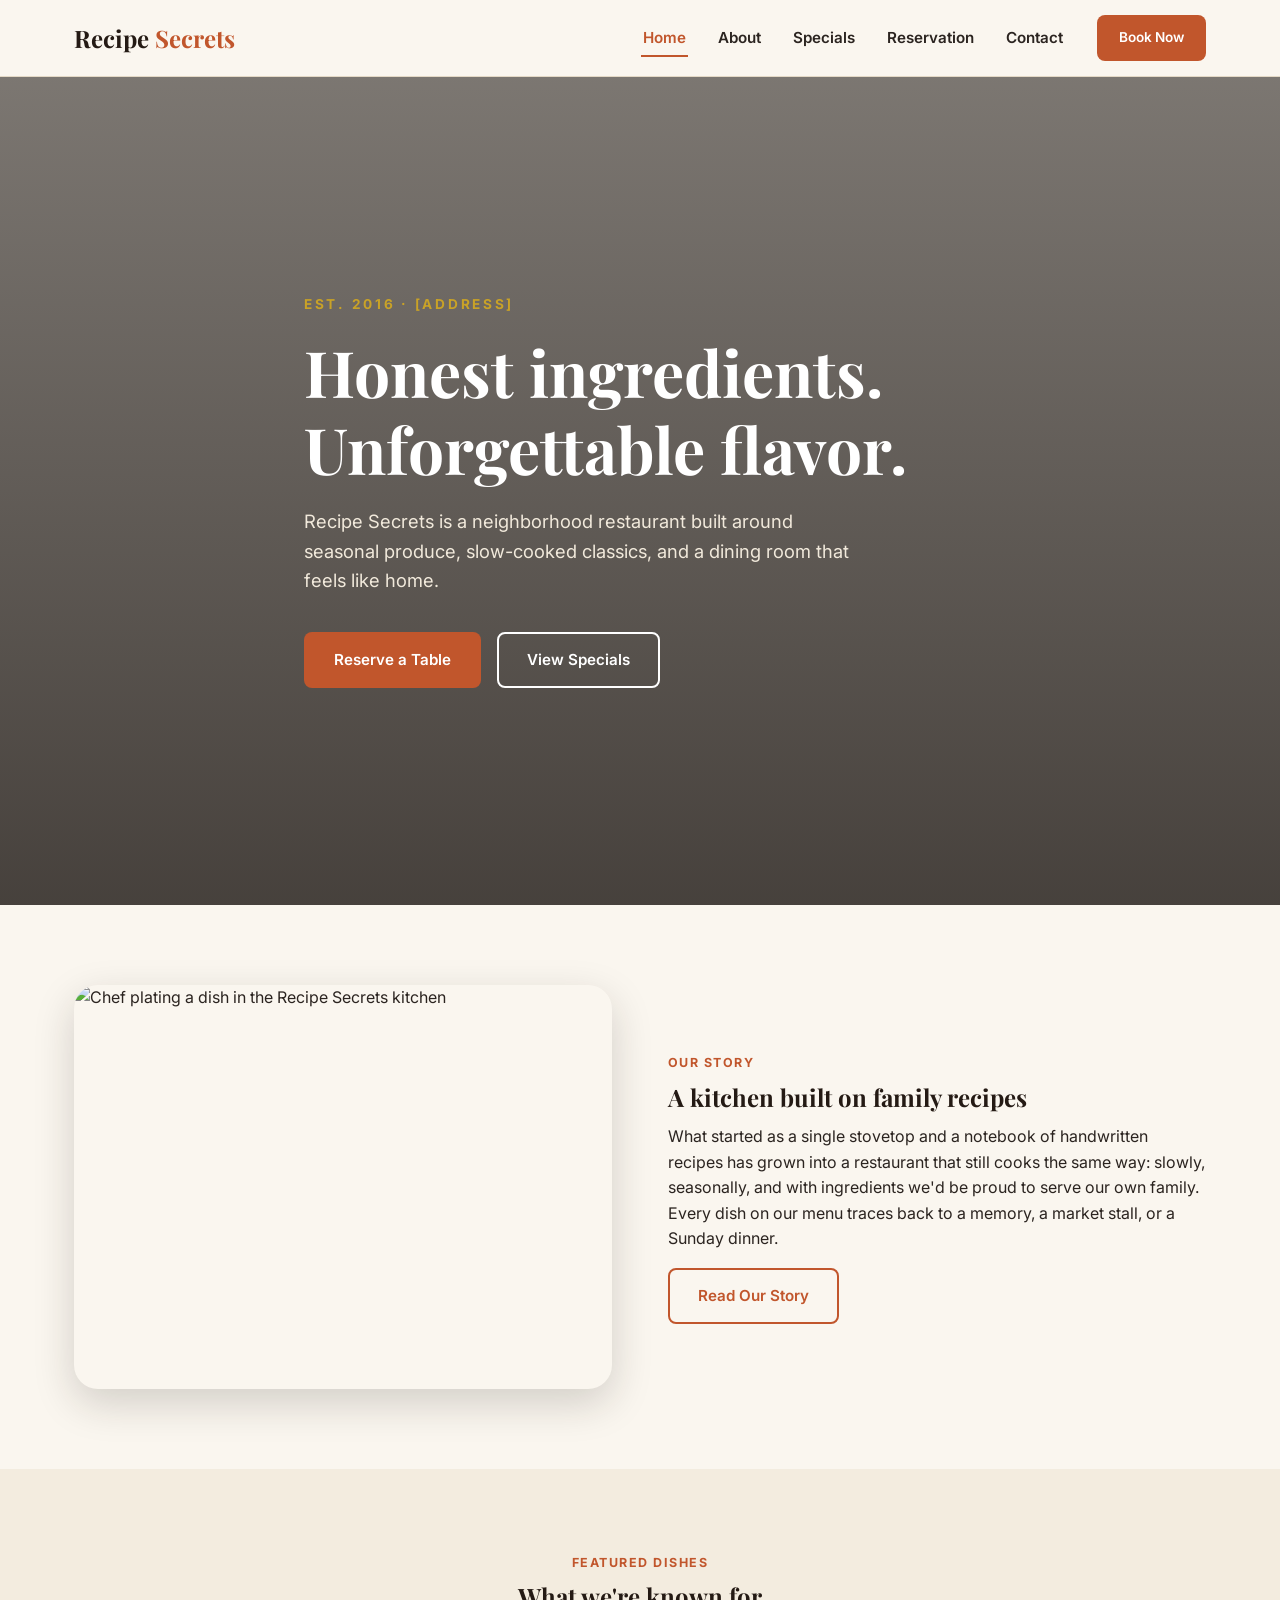
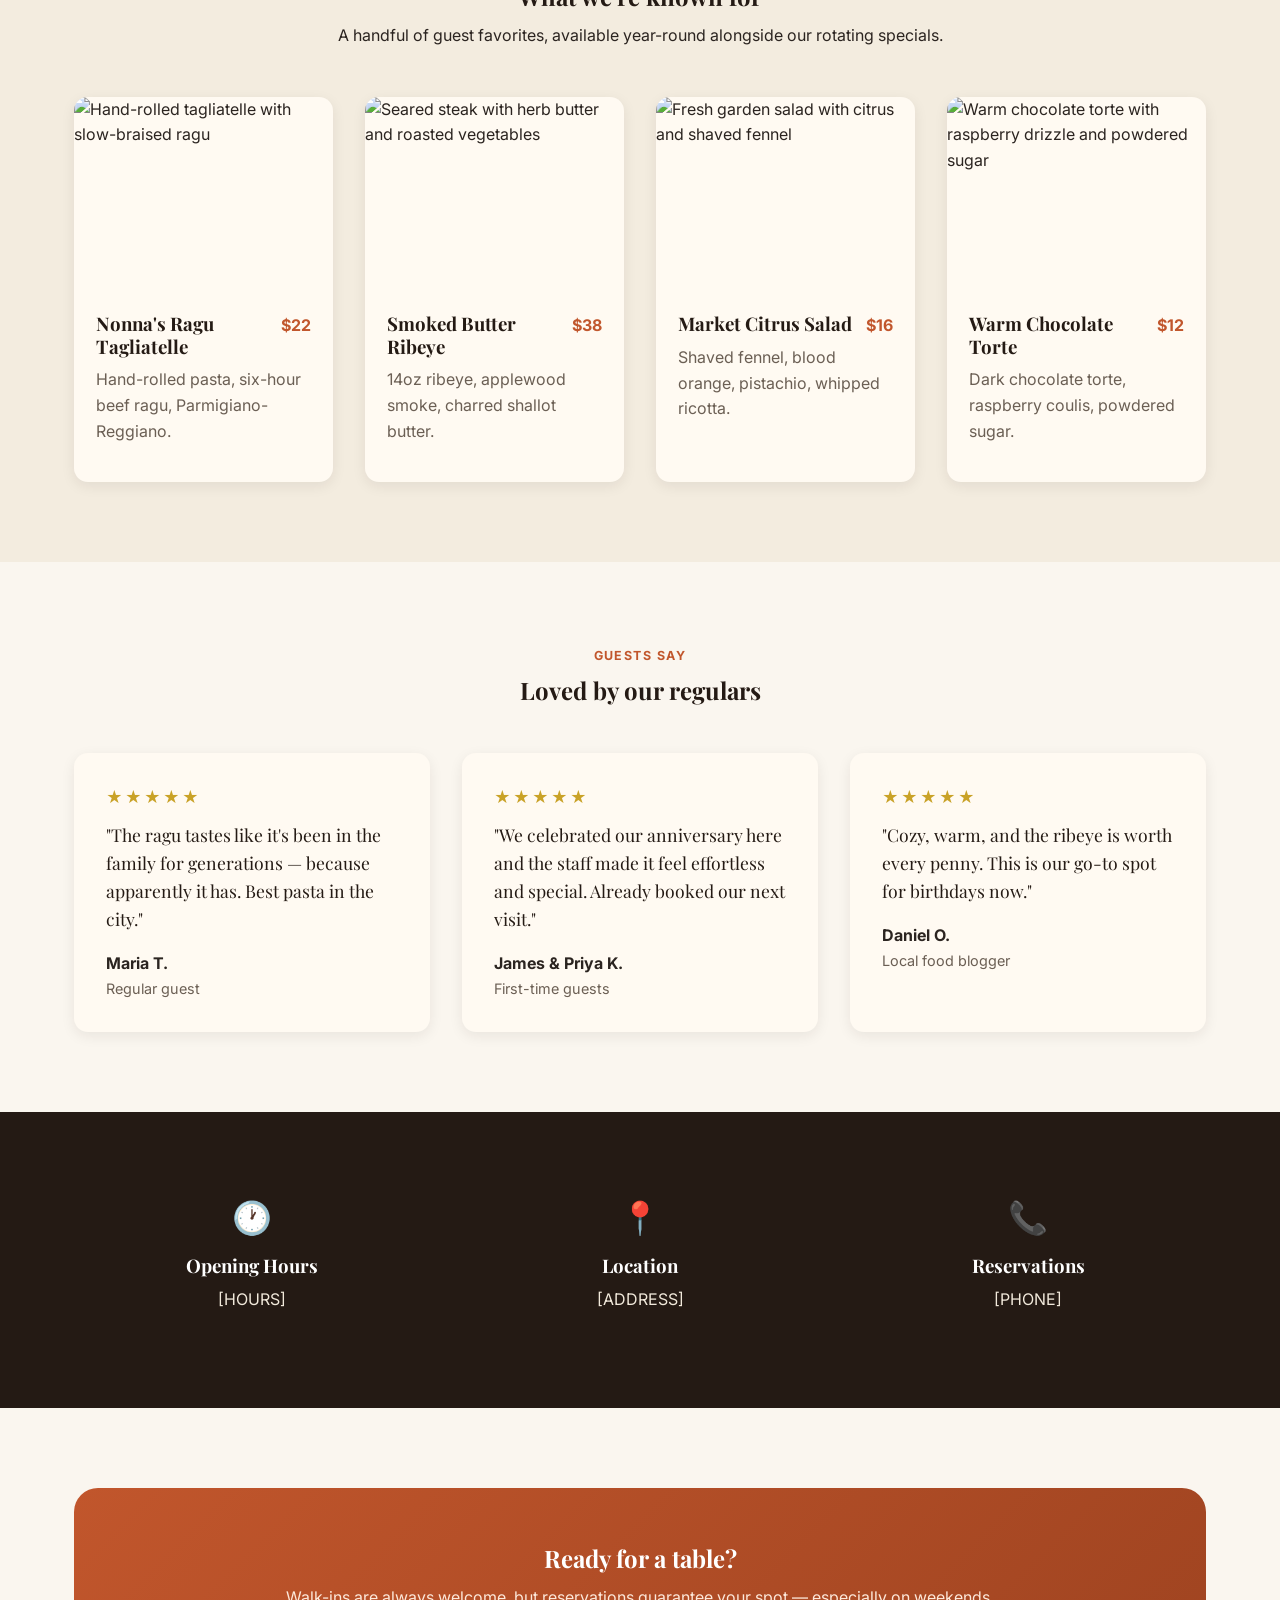
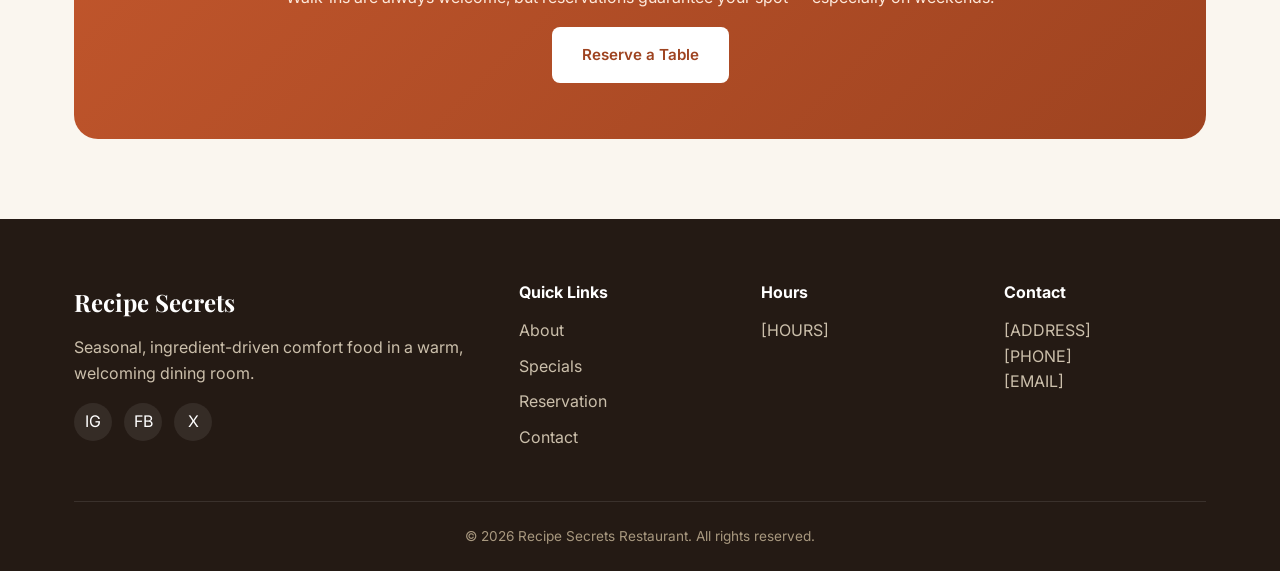
==== index.html @ ad88e189 "Initial commit: Recipe Secrets Restaurant static site" ====
<!DOCTYPE html>
<html lang="en">
<head>
<meta charset="UTF-8">
<meta name="viewport" content="width=device-width, initial-scale=1.0">
<title>Recipe Secrets Restaurant | Modern Comfort Food in the Heart of the City</title>
<meta name="description" content="Recipe Secrets Restaurant serves seasonal, ingredient-driven comfort food. Reserve a table or explore this week's specials.">
<meta property="og:title" content="Recipe Secrets Restaurant">
<meta property="og:description" content="Seasonal, ingredient-driven comfort food in a warm, welcoming dining room.">
<meta property="og:type" content="website">
<meta property="og:image" content="https://images.unsplash.com/photo-1517248135467-4c7edcad34c4?w=1200&q=80">
<link rel="icon" type="image/svg+xml" href="assets/favicon.svg">
<link rel="preconnect" href="https://fonts.googleapis.com">
<link rel="preconnect" href="https://fonts.gstatic.com" crossorigin>
<link href="https://fonts.googleapis.com/css2?family=Playfair+Display:wght@600;700&family=Inter:wght@400;500;600;700&display=swap" rel="stylesheet">
<link rel="stylesheet" href="css/styles.css">
</head>
<body>
<a class="skip-link" href="#main">Skip to content</a>

<header class="site-header">
  <div class="container">
    <a href="index.html" class="logo">Recipe <span>Secrets</span></a>
    <nav class="nav" id="site-nav">
      <ul class="nav-links">
        <li><a href="index.html">Home</a></li>
        <li><a href="about.html">About</a></li>
        <li><a href="specials.html">Specials</a></li>
        <li><a href="reservation.html">Reservation</a></li>
        <li><a href="contact.html">Contact</a></li>
      </ul>
      <div class="nav-cta">
        <a href="reservation.html" class="btn btn--primary btn--small">Book Now</a>
      </div>
    </nav>
    <button class="hamburger" aria-label="Toggle navigation menu" aria-expanded="false" aria-controls="site-nav">
      <span></span><span></span><span></span>
    </button>
  </div>
</header>

<main id="main">

  <section class="hero">
    <div class="hero__bg" style="background-image:url('https://images.unsplash.com/photo-1517248135467-4c7edcad34c4?w=1920&q=80');" role="img" aria-label="Candlelit restaurant dining room with set tables"></div>
    <div class="hero__overlay"></div>
    <div class="container hero__content">
      <span class="hero__eyebrow">Est. 2016 &middot; [ADDRESS]</span>
      <h1>Honest ingredients. Unforgettable flavor.</h1>
      <p>Recipe Secrets is a neighborhood restaurant built around seasonal produce, slow-cooked classics, and a dining room that feels like home.</p>
      <div class="hero__actions">
        <a href="reservation.html" class="btn btn--primary">Reserve a Table</a>
        <a href="specials.html" class="btn btn--ghost">View Specials</a>
      </div>
    </div>
  </section>

  <section class="section">
    <div class="container split reveal">
      <img src="https://thumb.wikimedia.org/wikipedia/commons/thumb/7/7c/20120608-OSEC-RBN-2453_%287170162053%29.jpg/1920px-20120608-OSEC-RBN-2453_%287170162053%29.jpg" alt="Chef plating a dish in the Recipe Secrets kitchen" loading="lazy">
      <div>
        <span class="eyebrow">Our Story</span>
        <h2>A kitchen built on family recipes</h2>
        <p>What started as a single stovetop and a notebook of handwritten recipes has grown into a restaurant that still cooks the same way: slowly, seasonally, and with ingredients we'd be proud to serve our own family. Every dish on our menu traces back to a memory, a market stall, or a Sunday dinner.</p>
        <a href="about.html" class="btn btn--outline">Read Our Story</a>
      </div>
    </div>
  </section>

  <section class="section section--alt">
    <div class="container">
      <div class="section-head reveal">
        <span class="eyebrow">Featured Dishes</span>
        <h2>What we're known for</h2>
        <p>A handful of guest favorites, available year-round alongside our rotating specials.</p>
      </div>
      <div class="grid grid--4 reveal">
        <article class="card">
          <div class="card__media">
            <img src="https://images.unsplash.com/photo-1551183053-bf91a1d81141?w=800&q=80" alt="Hand-rolled tagliatelle with slow-braised ragu" loading="lazy">
          </div>
          <div class="card__body">
            <div class="card__top-row">
              <h3>Nonna's Ragu Tagliatelle</h3>
              <span class="card__price">$22</span>
            </div>
            <p>Hand-rolled pasta, six-hour beef ragu, Parmigiano-Reggiano.</p>
          </div>
        </article>
        <article class="card">
          <div class="card__media">
            <img src="https://images.unsplash.com/photo-1600891964092-4316c288032e?w=800&q=80" alt="Seared steak with herb butter and roasted vegetables" loading="lazy">
          </div>
          <div class="card__body">
            <div class="card__top-row">
              <h3>Smoked Butter Ribeye</h3>
              <span class="card__price">$38</span>
            </div>
            <p>14oz ribeye, applewood smoke, charred shallot butter.</p>
          </div>
        </article>
        <article class="card">
          <div class="card__media">
            <img src="https://images.unsplash.com/photo-1512621776951-a57141f2eefd?w=800&q=80" alt="Fresh garden salad with citrus and shaved fennel" loading="lazy">
          </div>
          <div class="card__body">
            <div class="card__top-row">
              <h3>Market Citrus Salad</h3>
              <span class="card__price">$16</span>
            </div>
            <p>Shaved fennel, blood orange, pistachio, whipped ricotta.</p>
          </div>
        </article>
        <article class="card">
          <div class="card__media">
            <img src="https://thumb.wikimedia.org/wikipedia/commons/thumb/8/84/Chocolate_Torte_at_Nino%27s_Tuscany_in_NYC%2C_March_2010.jpg/1920px-Chocolate_Torte_at_Nino%27s_Tuscany_in_NYC%2C_March_2010.jpg" alt="Warm chocolate torte with raspberry drizzle and powdered sugar" loading="lazy">
          </div>
          <div class="card__body">
            <div class="card__top-row">
              <h3>Warm Chocolate Torte</h3>
              <span class="card__price">$12</span>
            </div>
            <p>Dark chocolate torte, raspberry coulis, powdered sugar.</p>
          </div>
        </article>
      </div>
    </div>
  </section>

  <section class="section">
    <div class="container">
      <div class="section-head reveal">
        <span class="eyebrow">Guests Say</span>
        <h2>Loved by our regulars</h2>
      </div>
      <div class="grid grid--3 reveal">
        <div class="testimonial">
          <div class="testimonial__stars">&#9733;&#9733;&#9733;&#9733;&#9733;</div>
          <p class="testimonial__quote">"The ragu tastes like it's been in the family for generations &mdash; because apparently it has. Best pasta in the city."</p>
          <div class="testimonial__name">Maria T.</div>
          <div class="testimonial__role">Regular guest</div>
        </div>
        <div class="testimonial">
          <div class="testimonial__stars">&#9733;&#9733;&#9733;&#9733;&#9733;</div>
          <p class="testimonial__quote">"We celebrated our anniversary here and the staff made it feel effortless and special. Already booked our next visit."</p>
          <div class="testimonial__name">James &amp; Priya K.</div>
          <div class="testimonial__role">First-time guests</div>
        </div>
        <div class="testimonial">
          <div class="testimonial__stars">&#9733;&#9733;&#9733;&#9733;&#9733;</div>
          <p class="testimonial__quote">"Cozy, warm, and the ribeye is worth every penny. This is our go-to spot for birthdays now."</p>
          <div class="testimonial__name">Daniel O.</div>
          <div class="testimonial__role">Local food blogger</div>
        </div>
      </div>
    </div>
  </section>

  <section class="section section--dark">
    <div class="container">
      <div class="info-strip reveal">
        <div class="info-strip__item">
          <span class="info-strip__icon" aria-hidden="true">&#128336;</span>
          <h3>Opening Hours</h3>
          <p>[HOURS]</p>
        </div>
        <div class="info-strip__item">
          <span class="info-strip__icon" aria-hidden="true">&#128205;</span>
          <h3>Location</h3>
          <p>[ADDRESS]</p>
        </div>
        <div class="info-strip__item">
          <span class="info-strip__icon" aria-hidden="true">&#128222;</span>
          <h3>Reservations</h3>
          <p>[PHONE]</p>
        </div>
      </div>
    </div>
  </section>

  <section class="section">
    <div class="container">
      <div class="cta-banner reveal">
        <h2>Ready for a table?</h2>
        <p>Walk-ins are always welcome, but reservations guarantee your spot &mdash; especially on weekends.</p>
        <a href="reservation.html" class="btn btn--primary" style="background:#fff;color:var(--color-terracotta-dark);">Reserve a Table</a>
      </div>
    </div>
  </section>

</main>

<footer class="site-footer">
  <div class="container">
    <div class="footer-grid">
      <div>
        <a href="index.html" class="logo">Recipe Secrets</a>
        <p>Seasonal, ingredient-driven comfort food in a warm, welcoming dining room.</p>
        <div class="footer-social">
          <a href="[SOCIAL LINKS]" aria-label="Instagram">IG</a>
          <a href="[SOCIAL LINKS]" aria-label="Facebook">FB</a>
          <a href="[SOCIAL LINKS]" aria-label="X / Twitter">X</a>
        </div>
      </div>
      <div>
        <h4>Quick Links</h4>
        <ul class="footer-links">
          <li><a href="about.html">About</a></li>
          <li><a href="specials.html">Specials</a></li>
          <li><a href="reservation.html">Reservation</a></li>
          <li><a href="contact.html">Contact</a></li>
        </ul>
      </div>
      <div>
        <h4>Hours</h4>
        <p>[HOURS]</p>
      </div>
      <div>
        <h4>Contact</h4>
        <p>[ADDRESS]<br>[PHONE]<br>[EMAIL]</p>
      </div>
    </div>
    <div class="footer-bottom">
      &copy; <span id="year"></span> Recipe Secrets Restaurant. All rights reserved.
    </div>
  </div>
</footer>

<script src="js/main.js"></script>
<script>document.getElementById('year').textContent = new Date().getFullYear();</script>
</body>
</html>
---- css/styles.css ----
/* =========================================================
   Recipe Secrets Restaurant — shared stylesheet
   ========================================================= */

:root {
  /* colors */
  --color-bg: #faf6ef;
  --color-bg-alt: #f3ecdf;
  --color-espresso: #241a14;
  --color-espresso-soft: #342419;
  --color-text: #2b2420;
  --color-text-muted: #6b5f54;
  --color-cream: #fffaf2;
  --color-gold: #c9a227;
  --color-terracotta: #c1562c;
  --color-terracotta-dark: #9e4320;
  --color-border: #e4d9c6;

  /* typography */
  --font-heading: "Playfair Display", Georgia, serif;
  --font-body: "Inter", -apple-system, Segoe UI, sans-serif;

  /* spacing / shape */
  --radius-sm: 8px;
  --radius-md: 14px;
  --radius-lg: 24px;
  --shadow-sm: 0 4px 14px rgba(36, 26, 20, 0.08);
  --shadow-md: 0 14px 40px rgba(36, 26, 20, 0.18);
  --container: 1180px;
  --header-h: 76px;
}

* { box-sizing: border-box; }
html { scroll-behavior: smooth; }

@media (prefers-reduced-motion: reduce) {
  html { scroll-behavior: auto; }
  *, *::before, *::after {
    animation-duration: 0.01ms !important;
    animation-iteration-count: 1 !important;
    transition-duration: 0.01ms !important;
    scroll-behavior: auto !important;
  }
}

body {
  margin: 0;
  font-family: var(--font-body);
  color: var(--color-text);
  background: var(--color-bg);
  line-height: 1.6;
}

img { max-width: 100%; display: block; }

h1, h2, h3, h4 {
  font-family: var(--font-heading);
  margin: 0 0 0.5em;
  line-height: 1.2;
  color: var(--color-espresso);
}

p { margin: 0 0 1em; }

a { color: var(--color-terracotta); text-decoration: none; }
a:hover { color: var(--color-terracotta-dark); }

:focus-visible {
  outline: 3px solid var(--color-gold);
  outline-offset: 2px;
}

.container {
  max-width: var(--container);
  margin: 0 auto;
  padding: 0 24px;
}

.section {
  padding: 80px 0;
}

.section--alt { background: var(--color-bg-alt); }
.section--dark {
  background: var(--color-espresso);
  color: #f1e9db;
}
.section--dark h2, .section--dark h3 { color: #fff; }

.eyebrow {
  display: inline-block;
  font-family: var(--font-body);
  font-weight: 700;
  letter-spacing: 0.12em;
  text-transform: uppercase;
  font-size: 0.78rem;
  color: var(--color-terracotta);
  margin-bottom: 10px;
}

.section-head {
  text-align: center;
  max-width: 640px;
  margin: 0 auto 48px;
}

/* Buttons */
.btn {
  display: inline-flex;
  align-items: center;
  justify-content: center;
  gap: 8px;
  padding: 14px 28px;
  border-radius: var(--radius-sm);
  font-weight: 600;
  font-size: 0.95rem;
  border: 2px solid transparent;
  cursor: pointer;
  transition: transform 0.15s ease, box-shadow 0.15s ease, background 0.2s ease, color 0.2s ease;
  text-align: center;
}
.btn:hover { transform: translateY(-2px); }

.btn--primary {
  background: var(--color-terracotta);
  color: #fff;
}
.btn--primary:hover { background: var(--color-terracotta-dark); color: #fff; box-shadow: var(--shadow-sm); }

.btn--ghost {
  background: transparent;
  border-color: #fff;
  color: #fff;
}
.btn--ghost:hover { background: rgba(255,255,255,0.15); color: #fff; }

.btn--outline {
  background: transparent;
  border-color: var(--color-terracotta);
  color: var(--color-terracotta);
}
.btn--outline:hover { background: var(--color-terracotta); color: #fff; }

.btn--small { padding: 10px 20px; font-size: 0.85rem; }
.btn--block { width: 100%; }

/* =========================================================
   Header
   ========================================================= */
.site-header {
  position: sticky;
  top: 0;
  z-index: 100;
  background: rgba(250, 246, 239, 0.92);
  backdrop-filter: saturate(180%) blur(10px);
  border-bottom: 1px solid var(--color-border);
}

.site-header .container {
  display: flex;
  align-items: center;
  justify-content: space-between;
  height: var(--header-h);
}

.logo {
  font-family: var(--font-heading);
  font-size: 1.5rem;
  font-weight: 700;
  color: var(--color-espresso);
  display: flex;
  align-items: baseline;
  gap: 6px;
}
.logo span { color: var(--color-terracotta); }

.nav {
  display: flex;
  align-items: center;
  gap: 32px;
}

.nav-links {
  display: flex;
  gap: 28px;
  list-style: none;
  margin: 0;
  padding: 0;
}

.nav-links a {
  color: var(--color-text);
  font-weight: 600;
  font-size: 0.95rem;
  padding: 8px 2px;
  position: relative;
}

.nav-links a::after {
  content: "";
  position: absolute;
  left: 0;
  bottom: -2px;
  height: 2px;
  width: 0;
  background: var(--color-terracotta);
  transition: width 0.2s ease;
}

.nav-links a:hover::after,
.nav-links a[aria-current="page"]::after {
  width: 100%;
}

.nav-links a[aria-current="page"] {
  color: var(--color-terracotta);
}

.nav-cta { display: flex; align-items: center; gap: 16px; }

.hamburger {
  display: none;
  flex-direction: column;
  justify-content: center;
  gap: 5px;
  width: 42px;
  height: 42px;
  border: 1px solid var(--color-border);
  border-radius: var(--radius-sm);
  background: var(--color-cream);
  cursor: pointer;
}
.hamburger span {
  display: block;
  width: 20px;
  height: 2px;
  margin: 0 auto;
  background: var(--color-espresso);
  transition: transform 0.2s ease, opacity 0.2s ease;
}
.hamburger[aria-expanded="true"] span:nth-child(1) { transform: translateY(7px) rotate(45deg); }
.hamburger[aria-expanded="true"] span:nth-child(2) { opacity: 0; }
.hamburger[aria-expanded="true"] span:nth-child(3) { transform: translateY(-7px) rotate(-45deg); }

@media (max-width: 900px) {
  .hamburger { display: flex; }
  .nav {
    position: fixed;
    inset: var(--header-h) 0 0 0;
    background: var(--color-cream);
    flex-direction: column;
    align-items: flex-start;
    padding: 32px 24px;
    transform: translateX(100%);
    transition: transform 0.25s ease;
    overflow-y: auto;
  }
  .nav.is-open { transform: translateX(0); }
  .nav-links {
    flex-direction: column;
    gap: 18px;
    width: 100%;
  }
  .nav-cta { flex-direction: column; align-items: stretch; width: 100%; }
}

/* =========================================================
   Hero
   ========================================================= */
.hero {
  position: relative;
  min-height: 92vh;
  display: flex;
  align-items: center;
  color: #fff;
  overflow: hidden;
}

.hero__bg {
  position: absolute;
  inset: 0;
  background-size: cover;
  background-position: center;
}

.hero__overlay {
  position: absolute;
  inset: 0;
  background: linear-gradient(180deg, rgba(20, 14, 10, 0.55) 0%, rgba(20, 14, 10, 0.78) 100%);
}

.hero__content {
  position: relative;
  z-index: 2;
  max-width: 720px;
}

.hero__eyebrow {
  text-transform: uppercase;
  letter-spacing: 0.2em;
  font-weight: 700;
  color: var(--color-gold);
  font-size: 0.85rem;
  margin-bottom: 18px;
  display: block;
}

.hero h1 {
  color: #fff;
  font-size: clamp(2.4rem, 5vw, 4rem);
  margin-bottom: 20px;
}

.hero p {
  font-size: 1.15rem;
  color: #f1e9db;
  max-width: 560px;
  margin-bottom: 36px;
}

.hero__actions { display: flex; gap: 16px; flex-wrap: wrap; }

.page-hero {
  position: relative;
  min-height: 46vh;
  display: flex;
  align-items: center;
  color: #fff;
}
.page-hero .hero__bg, .page-hero .hero__overlay { position: absolute; inset: 0; }
.page-hero .hero__bg { background-size: cover; background-position: center; }
.page-hero .hero__overlay { background: linear-gradient(180deg, rgba(20,14,10,0.6), rgba(20,14,10,0.78)); }
.page-hero .hero__content { position: relative; z-index: 2; }
.page-hero h1 { color: #fff; font-size: clamp(2rem, 4vw, 3rem); margin-bottom: 10px; }
.page-hero p { color: #f1e9db; max-width: 560px; margin: 0; }

/* =========================================================
   Cards / grids
   ========================================================= */
.grid {
  display: grid;
  gap: 32px;
}
.grid--2 { grid-template-columns: repeat(2, 1fr); }
.grid--3 { grid-template-columns: repeat(3, 1fr); }
.grid--4 { grid-template-columns: repeat(4, 1fr); }
.grid--6 { grid-template-columns: repeat(3, 1fr); }

@media (max-width: 900px) {
  .grid--3, .grid--4, .grid--6 { grid-template-columns: repeat(2, 1fr); }
}
@media (max-width: 600px) {
  .grid--2, .grid--3, .grid--4, .grid--6 { grid-template-columns: 1fr; }
}

.card {
  background: var(--color-cream);
  border-radius: var(--radius-md);
  overflow: hidden;
  box-shadow: var(--shadow-sm);
  transition: transform 0.25s ease, box-shadow 0.25s ease;
  display: flex;
  flex-direction: column;
}
.card:hover {
  transform: translateY(-6px);
  box-shadow: var(--shadow-md);
}

.card__media {
  aspect-ratio: 4 / 3;
  overflow: hidden;
}
.card__media img {
  width: 100%;
  height: 100%;
  object-fit: cover;
  transition: transform 0.4s ease;
}
.card:hover .card__media img { transform: scale(1.06); }

.card__body { padding: 22px; flex: 1; display: flex; flex-direction: column; }
.card__top-row {
  display: flex;
  justify-content: space-between;
  align-items: baseline;
  gap: 10px;
}
.card__price { color: var(--color-terracotta); font-weight: 700; white-space: nowrap; }
.card__body p { color: var(--color-text-muted); flex: 1; }

.tag {
  display: inline-block;
  font-size: 0.72rem;
  font-weight: 700;
  letter-spacing: 0.04em;
  text-transform: uppercase;
  padding: 4px 10px;
  border-radius: 999px;
  background: var(--color-bg-alt);
  color: var(--color-terracotta);
  margin: 2px 6px 2px 0;
}
.tag--pick { background: var(--color-gold); color: #241a14; }
.tag--spicy { background: #f1d4c7; color: var(--color-terracotta-dark); }
.tag--veg { background: #dcead9; color: #336a3b; }

/* =========================================================
   Story / About teaser
   ========================================================= */
.split {
  display: grid;
  grid-template-columns: 1fr 1fr;
  gap: 56px;
  align-items: center;
}
@media (max-width: 860px) {
  .split { grid-template-columns: 1fr; }
}
.split img {
  border-radius: var(--radius-lg);
  box-shadow: var(--shadow-md);
  width: 100%;
  height: 100%;
  object-fit: cover;
  aspect-ratio: 4/3;
}

/* Testimonials */
.testimonial {
  background: var(--color-cream);
  border-radius: var(--radius-md);
  padding: 32px;
  box-shadow: var(--shadow-sm);
  height: 100%;
}
.testimonial__quote {
  font-family: var(--font-heading);
  font-size: 1.1rem;
  color: var(--color-espresso);
  margin-bottom: 18px;
}
.testimonial__stars { color: var(--color-gold); letter-spacing: 2px; margin-bottom: 10px; }
.testimonial__name { font-weight: 700; }
.testimonial__role { color: var(--color-text-muted); font-size: 0.9rem; }

/* Info strip */
.info-strip {
  display: grid;
  grid-template-columns: repeat(3, 1fr);
  gap: 32px;
}
@media (max-width: 760px) {
  .info-strip { grid-template-columns: 1fr; }
}
.info-strip__item { text-align: center; }
.info-strip__icon { font-size: 2rem; margin-bottom: 12px; display: block; }

/* CTA banner */
.cta-banner {
  background: linear-gradient(135deg, var(--color-terracotta), var(--color-terracotta-dark));
  color: #fff;
  border-radius: var(--radius-lg);
  padding: 56px;
  text-align: center;
}
.cta-banner h2 { color: #fff; }
.cta-banner p { color: #fde8da; }

/* Icon blocks (About) */
.icon-block {
  text-align: center;
  padding: 32px 20px;
  background: var(--color-cream);
  border-radius: var(--radius-md);
  box-shadow: var(--shadow-sm);
}
.icon-block__icon { font-size: 2.2rem; margin-bottom: 14px; display: block; }

/* Chef profile */
.chef {
  display: grid;
  grid-template-columns: 280px 1fr;
  gap: 40px;
  align-items: center;
}
@media (max-width: 760px) {
  .chef { grid-template-columns: 1fr; text-align: center; }
}
.chef img {
  border-radius: var(--radius-lg);
  box-shadow: var(--shadow-md);
  aspect-ratio: 1;
  object-fit: cover;
  width: 100%;
}

/* Gallery */
.gallery-grid {
  display: grid;
  grid-template-columns: repeat(3, 1fr);
  grid-auto-rows: 220px;
  gap: 16px;
}
.gallery-grid img {
  width: 100%;
  height: 100%;
  object-fit: cover;
  border-radius: var(--radius-sm);
  transition: transform 0.3s ease;
}
.gallery-grid a { overflow: hidden; border-radius: var(--radius-sm); display: block; }
.gallery-grid a:hover img { transform: scale(1.08); }
@media (max-width: 760px) {
  .gallery-grid { grid-template-columns: repeat(2, 1fr); grid-auto-rows: 180px; }
}

/* =========================================================
   Specials page
   ========================================================= */
.special-feature {
  display: grid;
  grid-template-columns: 1fr 1fr;
  gap: 48px;
  align-items: center;
  background: var(--color-cream);
  border-radius: var(--radius-lg);
  padding: 40px;
  box-shadow: var(--shadow-md);
}
@media (max-width: 860px) {
  .special-feature { grid-template-columns: 1fr; }
}
.special-feature img {
  border-radius: var(--radius-md);
  aspect-ratio: 4/3;
  object-fit: cover;
  width: 100%;
}

.menu-category { margin-bottom: 56px; }
.menu-category h3 {
  font-size: 1.6rem;
  border-bottom: 2px solid var(--color-border);
  padding-bottom: 12px;
  margin-bottom: 28px;
}

/* =========================================================
   Forms
   ========================================================= */
.form-layout {
  display: grid;
  grid-template-columns: 1.4fr 1fr;
  gap: 48px;
  align-items: start;
}
@media (max-width: 900px) {
  .form-layout { grid-template-columns: 1fr; }
}

.form-card {
  background: var(--color-cream);
  border-radius: var(--radius-lg);
  padding: 40px;
  box-shadow: var(--shadow-md);
}

.form-row { margin-bottom: 20px; }
.form-row--split {
  display: grid;
  grid-template-columns: 1fr 1fr;
  gap: 20px;
}
@media (max-width: 560px) {
  .form-row--split { grid-template-columns: 1fr; }
}

label {
  display: block;
  font-weight: 600;
  margin-bottom: 8px;
  font-size: 0.92rem;
}
.required { color: var(--color-terracotta); }

input, select, textarea {
  width: 100%;
  padding: 12px 14px;
  border: 1.5px solid var(--color-border);
  border-radius: var(--radius-sm);
  font-family: var(--font-body);
  font-size: 0.98rem;
  background: #fff;
  color: var(--color-text);
}
input:focus, select:focus, textarea:focus {
  border-color: var(--color-terracotta);
  outline: none;
}
textarea { resize: vertical; min-height: 110px; }

.field-error {
  color: #a4302a;
  font-size: 0.82rem;
  margin-top: 6px;
  display: none;
}
.form-row.has-error input,
.form-row.has-error select,
.form-row.has-error textarea {
  border-color: #a4302a;
}
.form-row.has-error .field-error { display: block; }

.form-success {
  display: none;
  background: #dcead9;
  color: #2b5e32;
  padding: 18px 20px;
  border-radius: var(--radius-sm);
  margin-bottom: 24px;
  font-weight: 600;
}
.form-success.is-visible { display: block; }

.side-panel {
  background: var(--color-espresso);
  color: #f1e9db;
  border-radius: var(--radius-lg);
  padding: 36px;
}
.side-panel h3 { color: #fff; }
.side-panel .hours-table { width: 100%; margin: 18px 0; border-collapse: collapse; }
.side-panel .hours-table td { padding: 6px 0; border-bottom: 1px solid rgba(255,255,255,0.1); font-size: 0.92rem; }
.side-panel .hours-table td:last-child { text-align: right; color: var(--color-gold); }
.side-panel p { color: #d9cdb9; font-size: 0.92rem; }
.side-panel a { color: var(--color-gold); }

/* Contact info list */
.contact-info { list-style: none; padding: 0; margin: 0 0 24px; }
.contact-info li { padding: 10px 0; border-bottom: 1px solid rgba(255,255,255,0.1); font-size: 0.95rem; }
.contact-info li:last-child { border-bottom: none; }

.social-row { display: flex; gap: 14px; margin-top: 18px; }
.social-row a {
  width: 40px; height: 40px;
  display: flex; align-items: center; justify-content: center;
  border-radius: 50%;
  background: rgba(255,255,255,0.08);
  color: #f1e9db;
  font-size: 1rem;
}
.social-row a:hover { background: var(--color-gold); color: #241a14; }

.map-wrap {
  border-radius: var(--radius-lg);
  overflow: hidden;
  box-shadow: var(--shadow-md);
  margin-top: 48px;
}
.map-wrap iframe { width: 100%; height: 420px; border: 0; display: block; }

/* =========================================================
   Footer
   ========================================================= */
.site-footer {
  background: var(--color-espresso);
  color: #cbbfab;
  padding: 64px 0 24px;
}
.footer-grid {
  display: grid;
  grid-template-columns: 2fr 1fr 1fr 1fr;
  gap: 40px;
  margin-bottom: 40px;
}
@media (max-width: 860px) {
  .footer-grid { grid-template-columns: 1fr 1fr; }
}
@media (max-width: 560px) {
  .footer-grid { grid-template-columns: 1fr; }
}
.site-footer h4 { color: #fff; font-size: 1rem; font-family: var(--font-body); margin-bottom: 16px; }
.site-footer .logo { color: #fff; margin-bottom: 14px; }
.footer-links { list-style: none; padding: 0; margin: 0; }
.footer-links li { margin-bottom: 10px; }
.footer-links a { color: #cbbfab; }
.footer-links a:hover { color: var(--color-gold); }
.footer-social { display: flex; gap: 12px; margin-top: 16px; }
.footer-social a {
  width: 38px; height: 38px;
  border-radius: 50%;
  background: rgba(255,255,255,0.08);
  display: flex; align-items: center; justify-content: center;
  color: #fff;
}
.footer-social a:hover { background: var(--color-gold); color: #241a14; }
.footer-bottom {
  border-top: 1px solid rgba(255,255,255,0.1);
  padding-top: 24px;
  text-align: center;
  font-size: 0.85rem;
  color: #a8987f;
}

/* =========================================================
   Scroll-reveal
   ========================================================= */
.reveal {
  opacity: 0;
  transform: translateY(24px);
  transition: opacity 0.6s ease, transform 0.6s ease;
}
.reveal.is-visible {
  opacity: 1;
  transform: translateY(0);
}

/* skip link */
.skip-link {
  position: absolute;
  left: -999px;
  top: 0;
  background: var(--color-terracotta);
  color: #fff;
  padding: 10px 16px;
  z-index: 200;
}
.skip-link:focus {
  left: 10px;
  top: 10px;
}
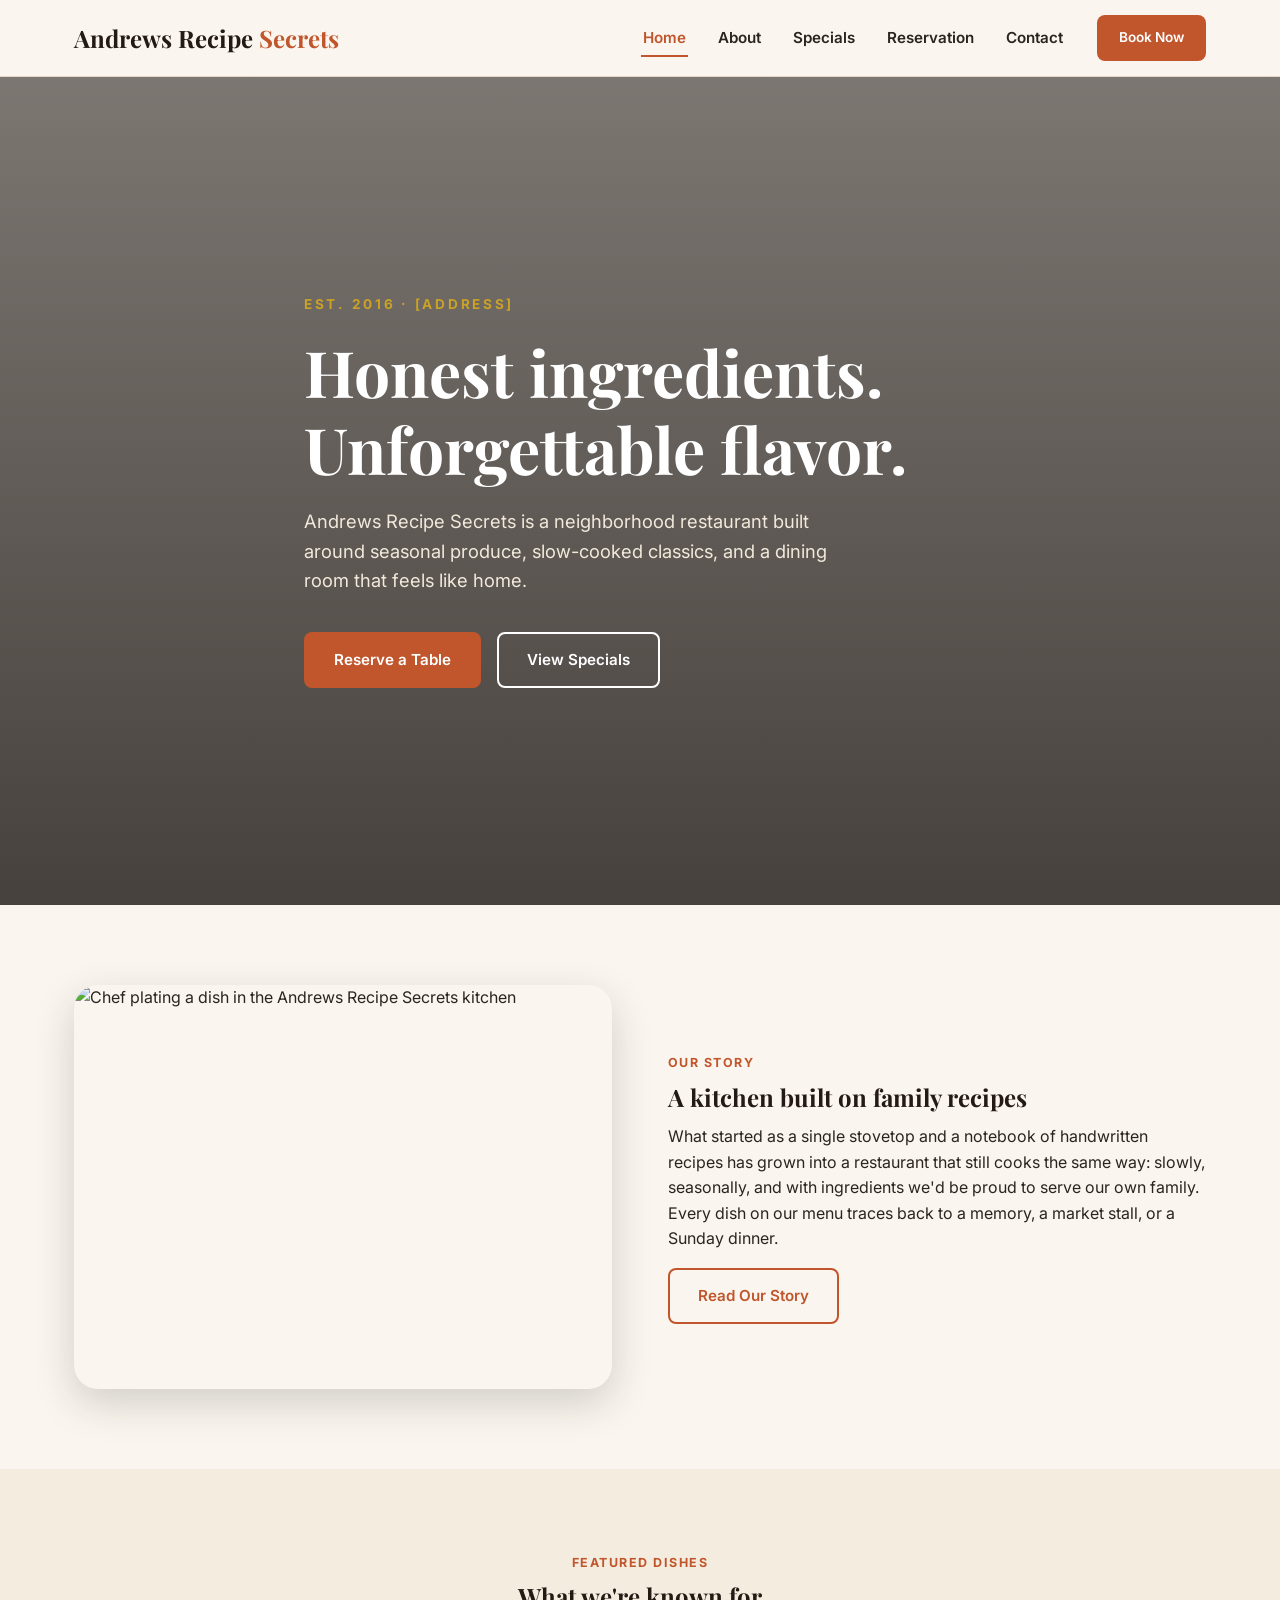
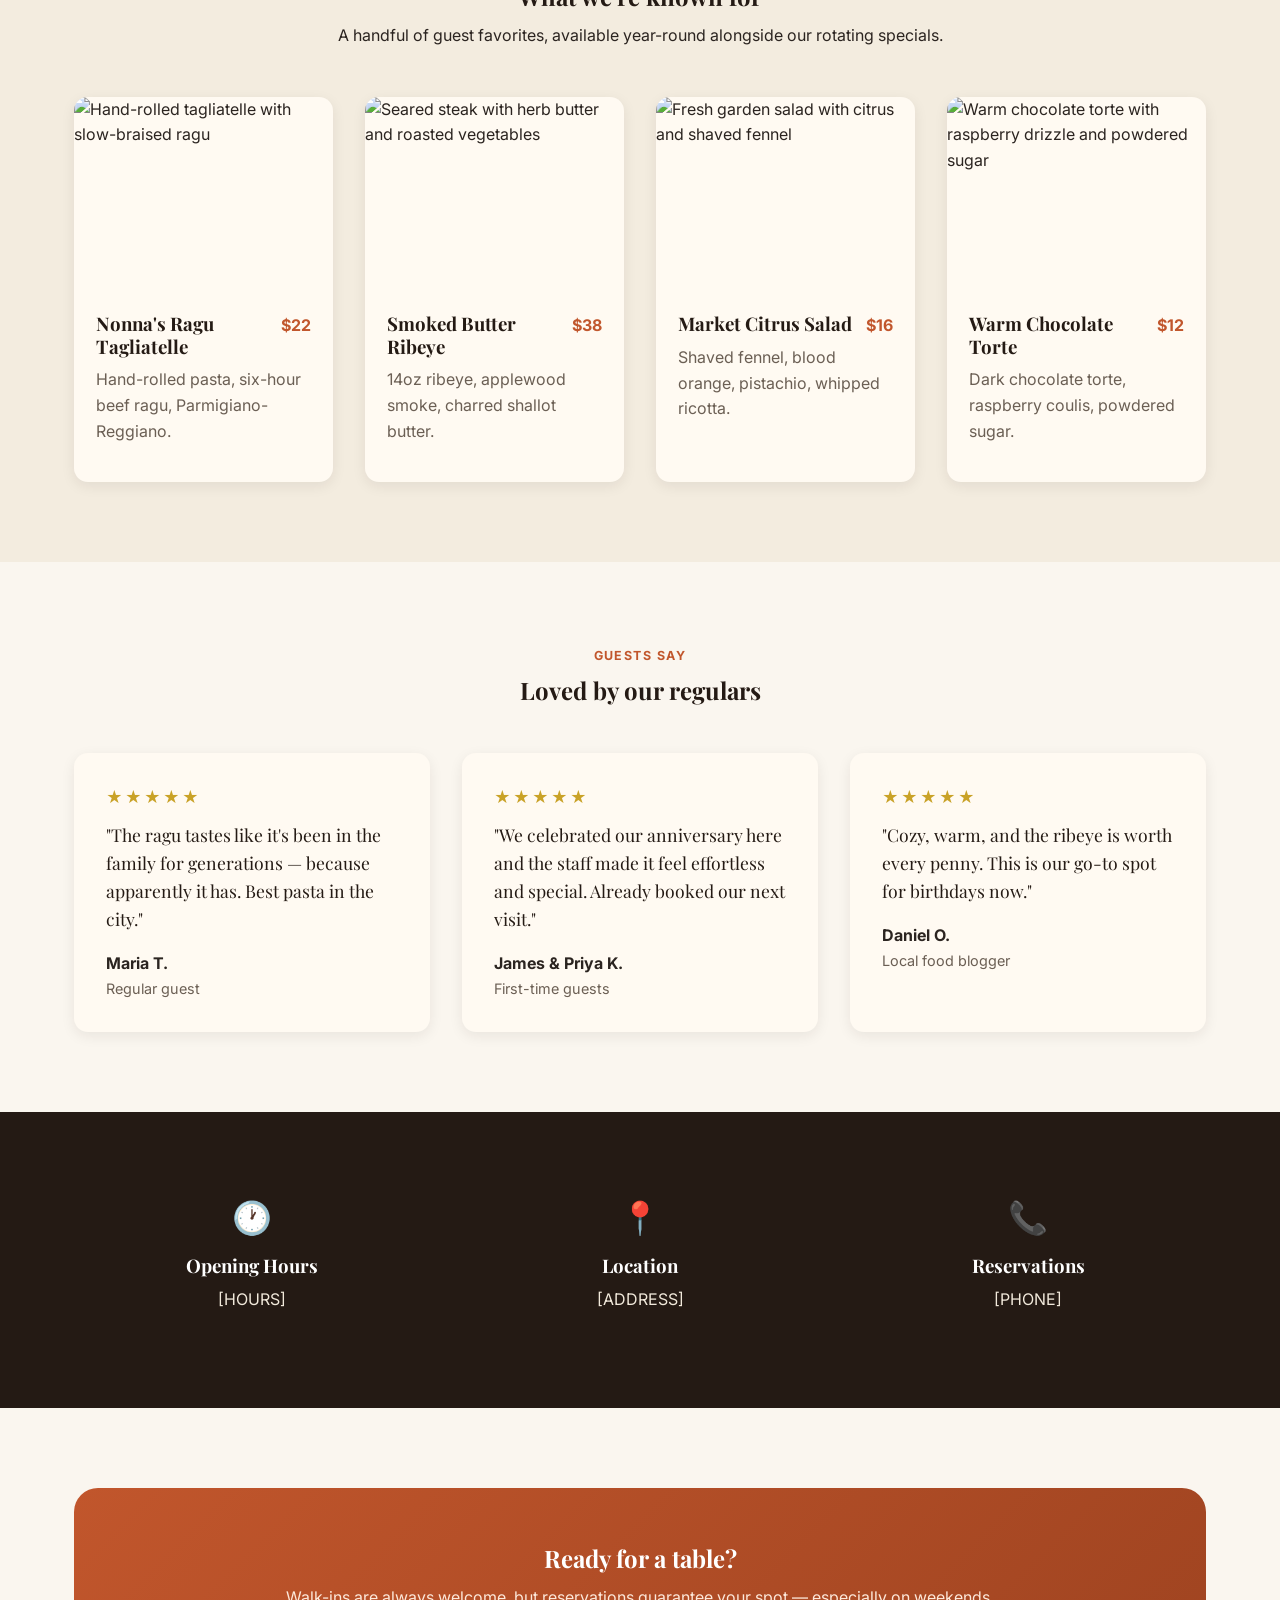
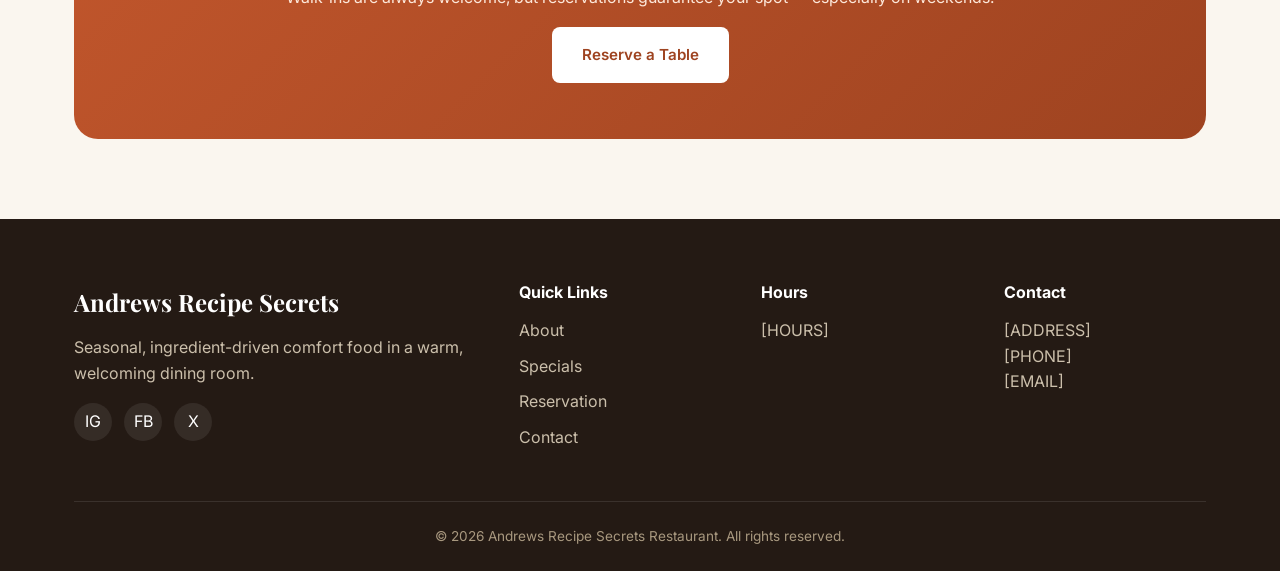
==== commit 60e0bda6: "Rebrand to Andrews Recipe Secrets and improve mobile nav Rename the restaurant brand across all page" ====
--- a/index.html
+++ b/index.html
@@ -3,9 +3,9 @@
 <head>
 <meta charset="UTF-8">
 <meta name="viewport" content="width=device-width, initial-scale=1.0">
-<title>Recipe Secrets Restaurant | Modern Comfort Food in the Heart of the City</title>
-<meta name="description" content="Recipe Secrets Restaurant serves seasonal, ingredient-driven comfort food. Reserve a table or explore this week's specials.">
-<meta property="og:title" content="Recipe Secrets Restaurant">
+<title>Andrews Recipe Secrets Restaurant | Modern Comfort Food in the Heart of the City</title>
+<meta name="description" content="Andrews Recipe Secrets Restaurant serves seasonal, ingredient-driven comfort food. Reserve a table or explore this week's specials.">
+<meta property="og:title" content="Andrews Recipe Secrets Restaurant">
 <meta property="og:description" content="Seasonal, ingredient-driven comfort food in a warm, welcoming dining room.">
 <meta property="og:type" content="website">
 <meta property="og:image" content="https://images.unsplash.com/photo-1517248135467-4c7edcad34c4?w=1200&q=80">
@@ -20,7 +20,7 @@
 
 <header class="site-header">
   <div class="container">
-    <a href="index.html" class="logo">Recipe <span>Secrets</span></a>
+    <a href="index.html" class="logo">Andrews Recipe <span>Secrets</span></a>
     <nav class="nav" id="site-nav">
       <ul class="nav-links">
         <li><a href="index.html">Home</a></li>
@@ -47,7 +47,7 @@
     <div class="container hero__content">
       <span class="hero__eyebrow">Est. 2016 &middot; [ADDRESS]</span>
       <h1>Honest ingredients. Unforgettable flavor.</h1>
-      <p>Recipe Secrets is a neighborhood restaurant built around seasonal produce, slow-cooked classics, and a dining room that feels like home.</p>
+      <p>Andrews Recipe Secrets is a neighborhood restaurant built around seasonal produce, slow-cooked classics, and a dining room that feels like home.</p>
       <div class="hero__actions">
         <a href="reservation.html" class="btn btn--primary">Reserve a Table</a>
         <a href="specials.html" class="btn btn--ghost">View Specials</a>
@@ -57,7 +57,7 @@
 
   <section class="section">
     <div class="container split reveal">
-      <img src="https://thumb.wikimedia.org/wikipedia/commons/thumb/7/7c/20120608-OSEC-RBN-2453_%287170162053%29.jpg/1920px-20120608-OSEC-RBN-2453_%287170162053%29.jpg" alt="Chef plating a dish in the Recipe Secrets kitchen" loading="lazy">
+      <img src="https://thumb.wikimedia.org/wikipedia/commons/thumb/7/7c/20120608-OSEC-RBN-2453_%287170162053%29.jpg/1920px-20120608-OSEC-RBN-2453_%287170162053%29.jpg" alt="Chef plating a dish in the Andrews Recipe Secrets kitchen" loading="lazy">
       <div>
         <span class="eyebrow">Our Story</span>
         <h2>A kitchen built on family recipes</h2>
@@ -194,7 +194,7 @@
   <div class="container">
     <div class="footer-grid">
       <div>
-        <a href="index.html" class="logo">Recipe Secrets</a>
+        <a href="index.html" class="logo">Andrews Recipe Secrets</a>
         <p>Seasonal, ingredient-driven comfort food in a warm, welcoming dining room.</p>
         <div class="footer-social">
           <a href="[SOCIAL LINKS]" aria-label="Instagram">IG</a>
@@ -221,7 +221,7 @@
       </div>
     </div>
     <div class="footer-bottom">
-      &copy; <span id="year"></span> Recipe Secrets Restaurant. All rights reserved.
+      &copy; <span id="year"></span> Andrews Recipe Secrets Restaurant. All rights reserved.
     </div>
   </div>
 </footer>
--- a/css/styles.css
+++ b/css/styles.css
@@ -1,5 +1,5 @@
 /* =========================================================
-   Recipe Secrets Restaurant — shared stylesheet
+   Andrews Recipe Secrets Restaurant — shared stylesheet
    ========================================================= */
 
 :root {
@@ -223,16 +223,19 @@
   flex-direction: column;
   justify-content: center;
   gap: 5px;
-  width: 42px;
-  height: 42px;
+  width: 44px;
+  height: 44px;
   border: 1px solid var(--color-border);
   border-radius: var(--radius-sm);
   background: var(--color-cream);
   cursor: pointer;
+  -webkit-tap-highlight-color: transparent;
+  touch-action: manipulation;
+  flex-shrink: 0;
 }
 .hamburger span {
   display: block;
-  width: 20px;
+  width: 22px;
   height: 2px;
   margin: 0 auto;
   background: var(--color-espresso);
@@ -254,15 +257,33 @@
     transform: translateX(100%);
     transition: transform 0.25s ease;
     overflow-y: auto;
+    -webkit-overflow-scrolling: touch;
   }
   .nav.is-open { transform: translateX(0); }
   .nav-links {
     flex-direction: column;
-    gap: 18px;
+    gap: 6px;
     width: 100%;
   }
-  .nav-cta { flex-direction: column; align-items: stretch; width: 100%; }
-}
+  .nav-links a {
+    display: block;
+    width: 100%;
+    padding: 14px 4px;
+    font-size: 1.05rem;
+  }
+  .nav-cta {
+    flex-direction: column;
+    align-items: stretch;
+    width: 100%;
+    margin-top: 16px;
+  }
+  .nav-cta .btn {
+    padding: 14px 20px;
+    font-size: 1rem;
+  }
+}
+
+body.nav-open { overflow: hidden; }
 
 /* =========================================================
    Hero
